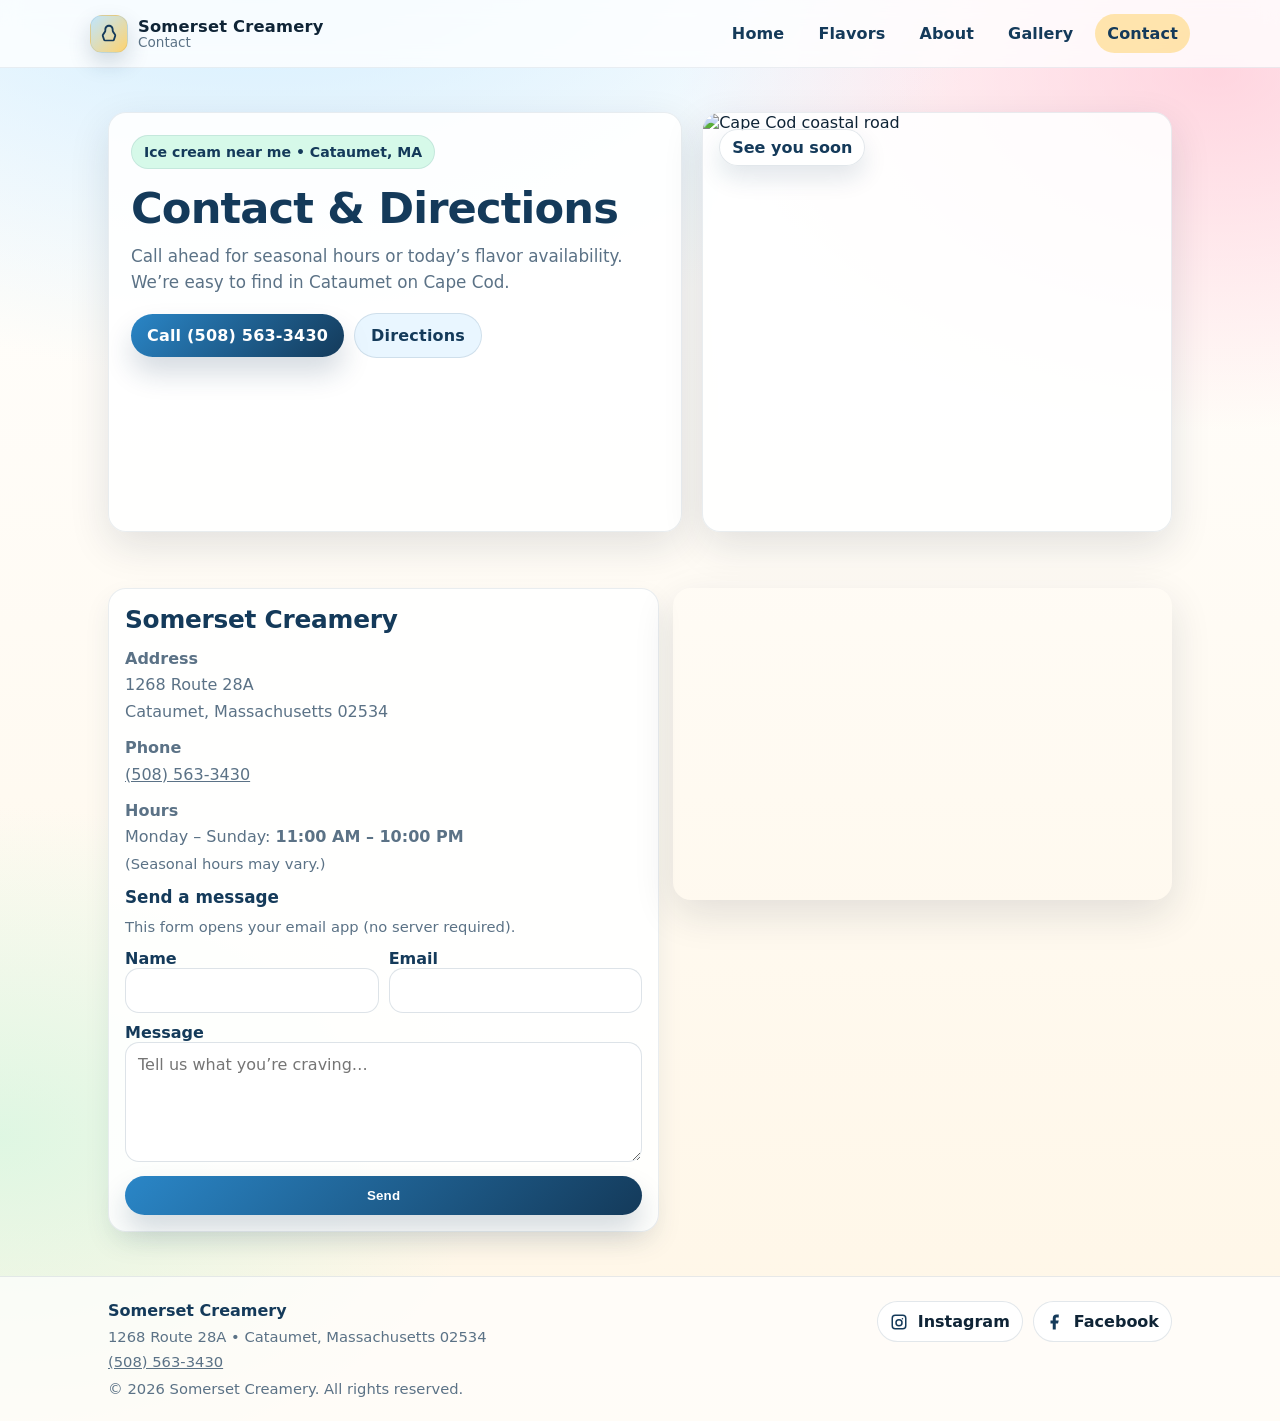
==== contact.html @ 9f473508 "Initial Somerset Creamery website" ====
<!doctype html>
<html lang="en">
<head>
  <meta charset="utf-8" />
  <meta name="viewport" content="width=device-width, initial-scale=1" />
  <title>Contact & Directions | Somerset Creamery (Cataumet, MA)</title>
  <meta name="description" content="Contact Somerset Creamery in Cataumet, Massachusetts. Get hours, phone number, and directions with a Google Map embed." />
  <meta name="theme-color" content="#bfe6ff" />
  <link rel="stylesheet" href="styles.css" />
</head>
<body>
  <header class="site-header">
    <div class="container header-inner">
      <a class="brand" href="index.html" aria-label="Somerset Creamery home">
        <span class="brand-mark" aria-hidden="true">
          <svg viewBox="0 0 24 24"><path d="M12 2c-2.7 0-5 2.2-5 5v1.2c0 .3-.1.6-.3.9L4.7 12c-.5.7-.7 1.6-.4 2.4l1.5 4.4c.3.8 1 1.2 1.9 1.2h8.6c.8 0 1.6-.5 1.9-1.2l1.5-4.4c.3-.8.1-1.7-.4-2.4l-2-2.9c-.2-.3-.3-.6-.3-.9V7c0-2.8-2.3-5-5-5zm-3 6V7c0-1.7 1.3-3 3-3s3 1.3 3 3v1c0 .8.2 1.6.7 2.3l2 2.9c.1.2.2.5.1.7l-1.5 4.4H7.7L6.2 14c-.1-.2 0-.5.1-.7l2-2.9c.5-.7.7-1.5.7-2.4z"/></svg>
        </span>
        <span class="brand-title"><strong>Somerset Creamery</strong><span>Contact</span></span>
      </a>

      <nav class="nav" aria-label="Primary">
        <ul>
          <li><a data-nav href="index.html">Home</a></li>
          <li><a data-nav href="menu.html">Flavors</a></li>
          <li><a data-nav href="about.html">About</a></li>
          <li><a data-nav href="gallery.html">Gallery</a></li>
          <li><a data-nav href="contact.html">Contact</a></li>
        </ul>
      </nav>

      <button class="nav-toggle" aria-label="Open menu" aria-expanded="false">
        <svg viewBox="0 0 24 24"><path d="M4 7h16v2H4V7zm0 8h16v2H4v-2zm0-4h16v2H4v-2z"/></svg>
      </button>
    </div>

    <div class="nav-drawer" role="dialog" aria-label="Mobile navigation">
      <div class="container drawer-inner">
        <a data-nav href="index.html">Home</a>
        <a data-nav href="menu.html">Flavors</a>
        <a data-nav href="about.html">About</a>
        <a data-nav href="gallery.html">Gallery</a>
        <a data-nav href="contact.html">Contact</a>
      </div>
    </div>
  </header>

  <main>
    <section class="hero">
      <div class="container hero-grid">
        <div class="hero-card">
          <div class="hero-copy">
            <div class="kicker">Ice cream near me • Cataumet, MA</div>
            <h1 class="h1">Contact & Directions</h1>
            <p class="lede">Call ahead for seasonal hours or today’s flavor availability. We’re easy to find in Cataumet on Cape Cod.</p>
            <div class="cta-row">
              <a class="btn btn-primary" href="tel:+15085633430">Call (508) 563-3430</a>
              <a class="btn btn-ghost" id="directions" href="https://www.google.com/maps?q=1268%20Route%2028A%20Cataumet%20MA%2002534" target="_blank" rel="noopener">Directions</a>
            </div>
          </div>
        </div>

        <div class="hero-card hero-media">
          <div class="badge">See you soon</div>
          <img loading="eager" alt="Cape Cod coastal road" src="https://source.unsplash.com/featured/1200x900?cape-cod,coastal,road" />
        </div>
      </div>
    </section>

    <section class="section">
      <div class="container split">
        <div class="card">
          <h2>Somerset Creamery</h2>
          <p><strong>Address</strong><br>1268 Route 28A<br>Cataumet, Massachusetts 02534</p>
          <div style="height:10px"></div>
          <p><strong>Phone</strong><br><a href="tel:+15085633430">(508) 563-3430</a></p>
          <div style="height:10px"></div>
          <p><strong>Hours</strong><br>Monday – Sunday: <strong>11:00 AM – 10:00 PM</strong><br><span class="smallprint">(Seasonal hours may vary.)</span></p>

          <div style="height:10px"></div>
          <h3 style="margin:0 0 8px; color: var(--navy)">Send a message</h3>
          <p class="smallprint">This form opens your email app (no server required).</p>
          <form id="contact-form">
            <div class="form-row">
              <div>
                <label for="name">Name</label>
                <input id="name" name="name" autocomplete="name" required />
              </div>
              <div>
                <label for="email">Email</label>
                <input id="email" name="email" type="email" autocomplete="email" required />
              </div>
            </div>
            <div>
              <label for="message">Message</label>
              <textarea id="message" name="message" required placeholder="Tell us what you’re craving…"></textarea>
            </div>
            <button class="btn btn-primary" type="submit">Send</button>
          </form>
        </div>
        <div>
          <iframe class="map-embed" loading="lazy" referrerpolicy="no-referrer-when-downgrade" title="Somerset Creamery map" src="https://www.google.com/maps?q=1268%20Route%2028A%20Cataumet%20MA%2002534&output=embed"></iframe>
        </div>
      </div>
    </section>
  </main>

  <footer class="site-footer">
    <div class="container footer-inner">
      <div class="footer-meta">
        <strong>Somerset Creamery</strong>
        <div class="smallprint">1268 Route 28A • Cataumet, Massachusetts 02534</div>
        <div class="smallprint"><a href="tel:+15085633430">(508) 563-3430</a></div>
      </div>
      <div class="footer-links" aria-label="Social links">
        <a class="icon-btn" href="#" aria-label="Instagram (placeholder)">
          <svg viewBox="0 0 24 24"><path d="M7 2h10a5 5 0 0 1 5 5v10a5 5 0 0 1-5 5H7a5 5 0 0 1-5-5V7a5 5 0 0 1 5-5zm10 2H7a3 3 0 0 0-3 3v10a3 3 0 0 0 3 3h10a3 3 0 0 0 3-3V7a3 3 0 0 0-3-3zm-5 4a5 5 0 1 1 0 10 5 5 0 0 1 0-10zm0 2a3 3 0 1 0 0 6 3 3 0 0 0 0-6zm5.6-2.2a1 1 0 1 1-2 0 1 1 0 0 1 2 0z"/></svg>
          Instagram
        </a>
        <a class="icon-btn" href="#" aria-label="Facebook (placeholder)">
          <svg viewBox="0 0 24 24"><path d="M13 22v-8h3l1-4h-4V7.5c0-1.1.4-1.5 1.5-1.5H17V2h-3c-3.1 0-5 1.9-5 5.3V10H6v4h3v8h4z"/></svg>
          Facebook
        </a>
      </div>
    </div>
    <div class="container" style="margin-top:10px">
      <div class="smallprint">© <span id="y"></span> Somerset Creamery. All rights reserved.</div>
    </div>
  </footer>

  <script>document.getElementById('y').textContent = new Date().getFullYear();</script>
  <script src="_meta.js"></script>
  <script src="script.js"></script>
</body>
</html>
---- styles.css ----
/* Somerset Creamery — coastal, mobile-first */
:root{
  --sky:#bfe6ff;
  --navy:#143a5a;
  --ocean:#2a86c7;
  --foam:#ffffff;
  --sand:#fff6e6;
  --cream:#fff1d6;
  --pink:#ffb3c7;
  --mint:#b7f5d8;
  --sun:#ffd36e;
  --ink:#0f2436;
  --muted:#5b7286;
  --card:#ffffff;
  --shadow: 0 14px 40px rgba(15,36,54,.12);
  --radius: 18px;
  --max: 1100px;
}

*{box-sizing:border-box}
html{scroll-behavior:smooth}
body{
  margin:0;
  font-family: ui-sans-serif, system-ui, -apple-system, Segoe UI, Roboto, Helvetica, Arial, "Apple Color Emoji", "Segoe UI Emoji";
  color:var(--ink);
  background:
    radial-gradient(1200px 800px at 20% -10%, rgba(191,230,255,.85), transparent 65%),
    radial-gradient(900px 600px at 95% 5%, rgba(255,179,199,.55), transparent 60%),
    radial-gradient(900px 600px at 0% 80%, rgba(183,245,216,.45), transparent 55%),
    linear-gradient(180deg, var(--foam), var(--sand));
}

a{color:inherit}
img{max-width:100%; height:auto; display:block}

.container{max-width:var(--max); margin:0 auto; padding:0 18px}

/* Header / Nav */
.site-header{
  position:sticky; top:0; z-index:50;
  background: rgba(255,255,255,.78);
  backdrop-filter: blur(10px);
  border-bottom: 1px solid rgba(20,58,90,.08);
}
.header-inner{display:flex; align-items:center; justify-content:space-between; gap:14px; padding:14px 0}
.brand{display:flex; align-items:center; gap:10px; text-decoration:none}
.brand-mark{
  width:38px; height:38px; border-radius:12px;
  background: linear-gradient(135deg, var(--sky), var(--sun));
  box-shadow: 0 10px 22px rgba(20,58,90,.18);
  display:grid; place-items:center;
  border:1px solid rgba(20,58,90,.08);
}
.brand-mark svg{width:22px; height:22px; fill:var(--navy)}
.brand-title{line-height:1.05}
.brand-title strong{display:block; font-size:1.02rem; letter-spacing:.2px}
.brand-title span{display:block; font-size:.85rem; color:var(--muted)}

.nav-toggle{
  display:inline-flex; align-items:center; justify-content:center;
  width:44px; height:44px;
  border-radius:14px;
  border:1px solid rgba(20,58,90,.14);
  background: #fff;
  box-shadow: 0 10px 22px rgba(20,58,90,.08);
}
.nav-toggle svg{width:22px; height:22px; fill:var(--navy)}

.nav{display:none}
.nav ul{margin:0; padding:0; list-style:none; display:flex; gap:10px; align-items:center}
.nav a{
  display:inline-flex; align-items:center; gap:8px;
  padding:10px 12px;
  border-radius:999px;
  text-decoration:none;
  color:var(--navy);
  font-weight:650;
  letter-spacing:.15px;
}
.nav a:hover{background: rgba(191,230,255,.45)}
.nav a[aria-current="page"]{background: rgba(255,211,110,.55)}

.nav-drawer{
  display:none;
  border-top:1px solid rgba(20,58,90,.1);
  background: rgba(255,255,255,.92);
}
.nav-drawer.open{display:block}
.nav-drawer a{
  display:block;
  padding:14px 10px;
  text-decoration:none;
  font-weight:650;
  color:var(--navy);
  border-radius:14px;
}
.nav-drawer a:hover{background: rgba(191,230,255,.45)}
.nav-drawer .drawer-inner{padding:10px 0 14px}

@media (min-width: 860px){
  .nav{display:block}
  .nav-toggle{display:none}
  .nav-drawer{display:none !important}
}

/* Hero */
.hero{
  padding:30px 0 18px;
}
.hero-grid{
  display:grid;
  grid-template-columns: 1fr;
  gap:18px;
  align-items:stretch;
}
.hero-card{
  background: rgba(255,255,255,.88);
  border:1px solid rgba(20,58,90,.09);
  border-radius: var(--radius);
  box-shadow: var(--shadow);
  overflow:hidden;
}
.hero-copy{padding:22px}
.kicker{
  display:inline-flex; align-items:center; gap:10px;
  padding:8px 12px;
  border-radius:999px;
  background: rgba(183,245,216,.55);
  border: 1px solid rgba(20,58,90,.09);
  color: var(--navy);
  font-weight:700;
  font-size:.88rem;
}
.h1{margin:14px 0 10px; font-size:2.2rem; letter-spacing:-.02em; color:var(--navy)}
.lede{margin:0 0 18px; font-size:1.05rem; color:var(--muted); line-height:1.55}

.cta-row{display:flex; flex-wrap:wrap; gap:10px; align-items:center}
.btn{
  appearance:none; border:0; cursor:pointer;
  display:inline-flex; align-items:center; justify-content:center; gap:10px;
  padding:12px 16px;
  border-radius: 999px;
  font-weight:800;
  text-decoration:none;
  letter-spacing:.2px;
}
.btn-primary{background: linear-gradient(135deg, var(--ocean), var(--navy)); color:#fff; box-shadow: 0 16px 28px rgba(20,58,90,.18)}
.btn-primary:hover{filter:brightness(1.05)}
.btn-ghost{background: rgba(191,230,255,.35); color:var(--navy); border:1px solid rgba(20,58,90,.12)}

.hero-media{
  min-height: 320px;
  position:relative;
}
.hero-media img{width:100%; height:100%; object-fit:cover}
.hero-media .badge{
  position:absolute; left:16px; top:16px;
  background: rgba(255,255,255,.92);
  border:1px solid rgba(20,58,90,.12);
  border-radius:999px;
  padding:8px 12px;
  font-weight:800;
  color:var(--navy);
  box-shadow: 0 12px 24px rgba(20,58,90,.12);
}

@media (min-width: 920px){
  .hero{padding:44px 0 26px}
  .hero-grid{grid-template-columns: 1.1fr .9fr; gap:20px}
  .h1{font-size:2.7rem}
  .hero-media{min-height: 420px}
}

/* Sections */
.section{padding:18px 0}
.section h2{margin:0 0 12px; font-size:1.55rem; color:var(--navy); letter-spacing:-.01em}
.section p{margin:0; color:var(--muted); line-height:1.65}

.cards{display:grid; grid-template-columns:1fr; gap:12px; margin-top:12px}
.card{
  background: rgba(255,255,255,.9);
  border:1px solid rgba(20,58,90,.09);
  border-radius: var(--radius);
  box-shadow: 0 12px 26px rgba(20,58,90,.08);
  padding:16px;
}
.card h3{margin:0 0 6px; color:var(--navy); font-size:1.05rem}
.card .small{font-size:.95rem}

@media (min-width: 820px){
  .cards{grid-template-columns: repeat(3, 1fr)}
}

/* Map / iframe */
.map-embed{
  width:100%;
  aspect-ratio: 16 / 10;
  border:0;
  border-radius: var(--radius);
  box-shadow: var(--shadow);
}

/* Gallery preview */
.grid{
  display:grid;
  grid-template-columns: 1fr;
  gap:12px;
  margin-top:12px;
}
.grid a{
  border-radius: var(--radius);
  overflow:hidden;
  display:block;
  border:1px solid rgba(20,58,90,.09);
  box-shadow: 0 14px 28px rgba(20,58,90,.10);
  background:#fff;
}
.grid img{width:100%; height:220px; object-fit:cover}

@media (min-width: 720px){
  .grid{grid-template-columns: repeat(3, 1fr)}
  .grid img{height:200px}
}

/* Menu */
.menu-intro{display:flex; flex-direction:column; gap:10px}
.menu-columns{display:grid; grid-template-columns:1fr; gap:14px; margin-top:14px}
.menu-group{padding:16px}
.menu-group header{display:flex; align-items:baseline; justify-content:space-between; gap:10px; margin-bottom:10px}
.menu-group header h3{margin:0; font-size:1.1rem; color:var(--navy)}
.menu-group header span{color:var(--muted); font-weight:700; font-size:.92rem}
.menu-list{margin:0; padding:0; list-style:none; display:grid; grid-template-columns: 1fr; gap:8px}
.menu-item{display:flex; align-items:center; justify-content:space-between; gap:12px; padding:10px 12px; border-radius:14px; background: rgba(255,246,230,.65); border:1px solid rgba(20,58,90,.07)}
.menu-item strong{color:var(--ink)}
.menu-item em{font-style:normal; color:var(--muted); font-weight:800}

@media (min-width: 920px){
  .menu-columns{grid-template-columns: repeat(2, 1fr)}
  .menu-list{grid-template-columns: 1fr}
}

/* Testimonials */
.quote{position:relative; padding-left:18px}
.quote:before{content:"\201C"; position:absolute; left:0; top:-10px; font-size:42px; color: rgba(42,134,199,.45); font-weight:900}
.stars{letter-spacing:1px; color:#f2b200; font-weight:900}

/* Forms */
form{display:grid; gap:10px; margin-top:10px}
label{font-weight:800; color:var(--navy)}
input, textarea{
  width:100%;
  padding:12px 12px;
  border-radius:14px;
  border:1px solid rgba(20,58,90,.14);
  background: rgba(255,255,255,.92);
  font: inherit;
}
textarea{min-height:120px; resize:vertical}
.form-row{display:grid; gap:10px}
@media (min-width: 720px){
  .form-row{grid-template-columns: 1fr 1fr}
}

/* Footer */
.site-footer{margin-top:26px; padding:24px 0; border-top:1px solid rgba(20,58,90,.10); background: rgba(255,255,255,.70)}
.footer-inner{display:flex; flex-direction:column; gap:14px}
.footer-meta{display:flex; flex-direction:column; gap:8px}
.footer-meta strong{color:var(--navy)}
.footer-links{display:flex; flex-wrap:wrap; gap:10px}
.icon-btn{
  display:inline-flex; align-items:center; gap:10px;
  padding:10px 12px;
  border-radius:999px;
  border:1px solid rgba(20,58,90,.12);
  background:#fff;
  text-decoration:none;
  font-weight:800;
}
.icon-btn svg{width:18px; height:18px; fill:var(--navy)}
.smallprint{color:var(--muted); font-size:.92rem}

@media (min-width: 920px){
  .footer-inner{flex-direction:row; align-items:flex-start; justify-content:space-between}
  .footer-meta{max-width: 520px}
}

/* Lightbox */
.lightbox{position:fixed; inset:0; display:none; align-items:center; justify-content:center; background: rgba(15,36,54,.72); z-index:100}
.lightbox.open{display:flex}
.lightbox figure{margin:0; max-width:min(980px, 92vw)}
.lightbox img{width:100%; border-radius: var(--radius); box-shadow: 0 22px 60px rgba(0,0,0,.35)}
.lightbox figcaption{color:#fff; margin-top:10px; font-weight:700; opacity:.92}
.lightbox .close{
  position:absolute; top:14px; right:14px;
  width:46px; height:46px;
  border-radius:16px;
  border:1px solid rgba(255,255,255,.25);
  background: rgba(255,255,255,.14);
  color:#fff;
  font-size:22px;
  cursor:pointer;
}

/* Utility */
.split{display:grid; grid-template-columns:1fr; gap:14px; margin-top:12px}
@media (min-width: 920px){
  .split{grid-template-columns: 1.05fr .95fr}
}
.badge-row{display:flex; flex-wrap:wrap; gap:10px; margin-top:10px}
.pill{display:inline-flex; padding:8px 12px; border-radius:999px; background: rgba(255,179,199,.34); border:1px solid rgba(20,58,90,.10); font-weight:800; color:var(--navy)}
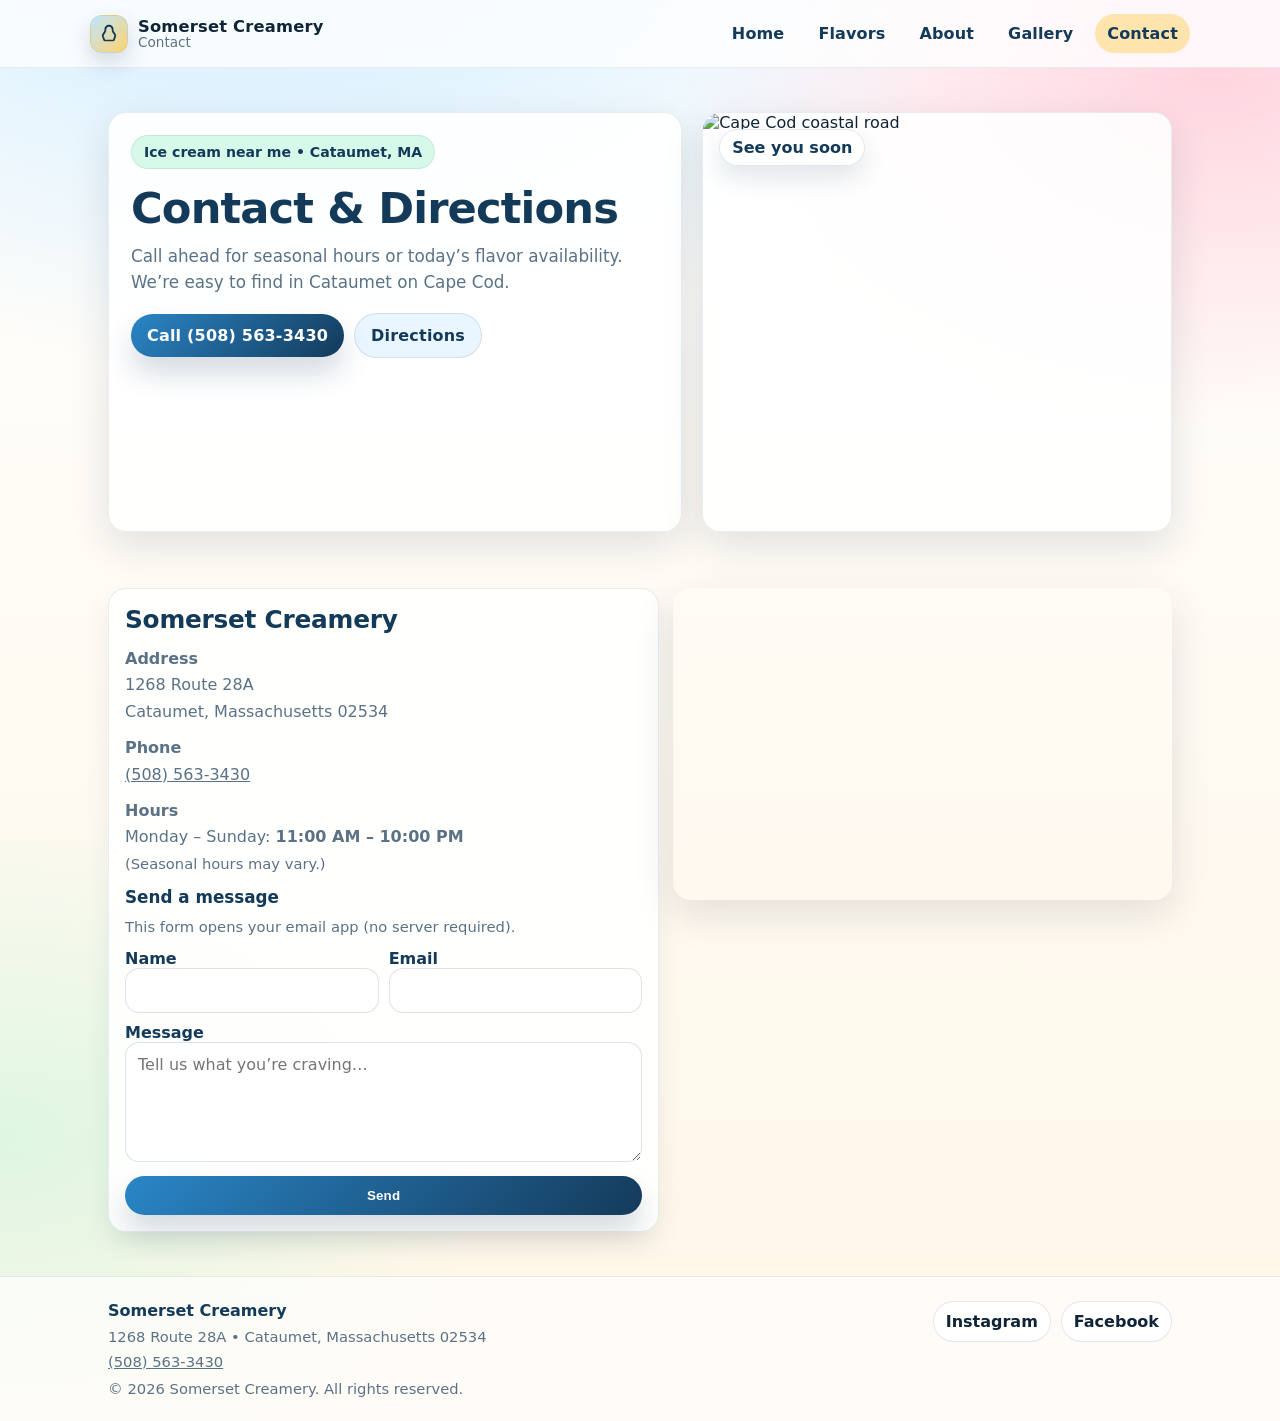
==== commit 87e9a6e0: "Update footer links with improved accessibility" ====
--- a/contact.html
+++ b/contact.html
@@ -111,16 +111,21 @@
         <div class="smallprint">1268 Route 28A • Cataumet, Massachusetts 02534</div>
         <div class="smallprint"><a href="tel:+15085633430">(508) 563-3430</a></div>
       </div>
-      <div class="footer-links" aria-label="Social links">
-        <a class="icon-btn" href="#" aria-label="Instagram (placeholder)">
-          <svg viewBox="0 0 24 24"><path d="M7 2h10a5 5 0 0 1 5 5v10a5 5 0 0 1-5 5H7a5 5 0 0 1-5-5V7a5 5 0 0 1 5-5zm10 2H7a3 3 0 0 0-3 3v10a3 3 0 0 0 3 3h10a3 3 0 0 0 3-3V7a3 3 0 0 0-3-3zm-5 4a5 5 0 1 1 0 10 5 5 0 0 1 0-10zm0 2a3 3 0 1 0 0 6 3 3 0 0 0 0-6zm5.6-2.2a1 1 0 1 1-2 0 1 1 0 0 1 2 0z"/></svg>
-          Instagram
-        </a>
-        <a class="icon-btn" href="#" aria-label="Facebook (placeholder)">
-          <svg viewBox="0 0 24 24"><path d="M13 22v-8h3l1-4h-4V7.5c0-1.1.4-1.5 1.5-1.5H17V2h-3c-3.1 0-5 1.9-5 5.3V10H6v4h3v8h4z"/></svg>
-          Facebook
-        </a>
-      </div>
+    <div class="footer-links" aria-label="Social links">
+  <a class="icon-btn"
+     href="https://www.instagram.com/somersetcreamery/"
+     target="_blank"
+     rel="noopener noreferrer">
+    Instagram
+  </a>
+
+  <a class="icon-btn"
+     href="https://www.facebook.com/somersetcreamery/"
+     target="_blank"
+     rel="noopener noreferrer">
+    Facebook
+  </a>
+</div>
     </div>
     <div class="container" style="margin-top:10px">
       <div class="smallprint">© <span id="y"></span> Somerset Creamery. All rights reserved.</div>
